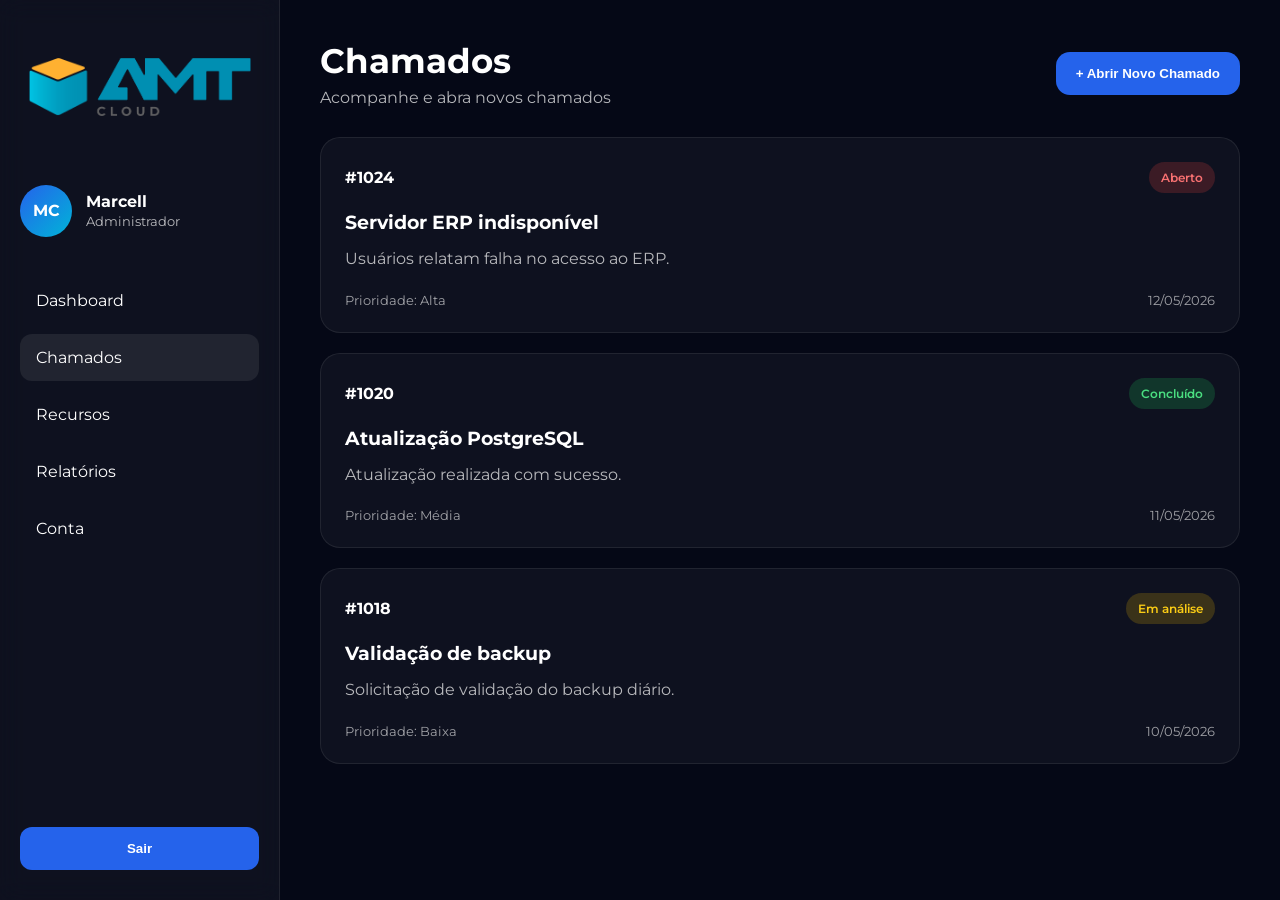
==== chamados.html @ 37af03ab "acertos abertura de chamado" ====
<!DOCTYPE html>
<html lang="pt-BR">
<head>
  <meta charset="UTF-8">
  <meta name="viewport" content="width=device-width, initial-scale=1.0">

  <title>Chamados - AMT Cloud</title>

  <link rel="preconnect" href="https://fonts.googleapis.com">
  <link rel="preconnect" href="https://fonts.gstatic.com" crossorigin>

  <link href="https://fonts.googleapis.com/css2?family=Montserrat:wght@300;400;500;600;700&display=swap" rel="stylesheet">

  <link rel="stylesheet" href="chamados.css">
</head>



<body>



  <canvas id="bg"></canvas>

  <!-- MODAL -->

<div class="modal" id="ticketModal">

  <div class="modal-content">

    <div class="modal-header">

      <div>
        <h2>Novo Chamado</h2>
        <p>Abra um novo atendimento</p>
      </div>

      <button class="close-modal" id="closeModal">
        ✕
      </button>

    </div>

    <form>

      <div class="form-group">

        <label>Título</label>

        <input
          type="text"
          placeholder="Ex: ERP indisponível"
        >

      </div>

      <!-- CATEGORIA -->
<div class="form-group">
  <label>Categoria</label>
  <div class="custom-select" id="selectCategoria">
    <div class="custom-select-selected">Suporte <span class="arrow">▾</span></div>
    <ul class="custom-select-options">
      <li data-value="Suporte">Suporte</li>
      <li data-value="Banco de Dados">Banco de Dados</li>
      <li data-value="Infraestrutura">Infraestrutura</li>
      <li data-value="Backup">Backup</li>
    </ul>
  </div>
  <input type="hidden" name="categoria" id="inputCategoria" value="Suporte">
</div>

<!-- PRIORIDADE -->
<div class="form-group">
  <label>Prioridade</label>
  <div class="custom-select" id="selectPrioridade">
    <div class="custom-select-selected">Baixa <span class="arrow">▾</span></div>
    <ul class="custom-select-options">
      <li data-value="Baixa">Baixa</li>
      <li data-value="Média">Média</li>
      <li data-value="Alta">Alta</li>
      <li data-value="Crítica">Crítica</li>
    </ul>
  </div>
  <input type="hidden" name="prioridade" id="inputPrioridade" value="Baixa">
</div>

      <div class="form-group">

        <label>Descrição</label>

        <textarea placeholder="Descreva o problema"></textarea>

      </div>

      <div class="buttons">

        <button
          type="button"
          class="btn-secondary"
          id="cancelModal"
        >
          Cancelar
        </button>

        <button type="submit" class="btn-primary">
          Abrir Chamado
        </button>

      </div>

    </form>

  </div>

</div>

  <div class="layout">

    <!-- SIDEBAR -->
    <aside class="sidebar">

      <div>
        <img src="img/amt-cloud.png" class="logo">

        <div class="user-box">
          <div class="avatar">MC</div>

          <div>
            <h3>Marcell</h3>
            <span>Administrador</span>
          </div>
        </div>

        <nav class="menu">

          <a>
            Dashboard
          </a>

          <a href="#" class="active">
            Chamados
          </a>

          <a href="#">
            Recursos
          </a>

          <a href="#">
            Relatórios
          </a>

          <a href="#">
            Conta
          </a>

        </nav>
      </div>

      <div class="logout">
        <button>Sair</button>
      </div>

    </aside>

    <!-- CONTEÚDO -->
    <main class="content">

      <div class="topbar">

        <div>
          <h1>Chamados</h1>
          <p>
            Acompanhe e abra novos chamados
          </p>
        </div>

        <button class="new-ticket-btn" id="openModal">
          + Abrir Novo Chamado
        </button>

      </div>

      <!-- LISTAGEM -->
      <section class="ticket-list">

        <div class="ticket-card">

          <div class="ticket-top">

            <strong>#1024</strong>

            <span class="badge open">
              Aberto
            </span>

          </div>

          <h3>Servidor ERP indisponível</h3>

          <p>
            Usuários relatam falha no acesso ao ERP.
          </p>

          <div class="ticket-footer">
            <span>Prioridade: Alta</span>
            <span>12/05/2026</span>
          </div>

        </div>

        <div class="ticket-card">

          <div class="ticket-top">

            <strong>#1020</strong>

            <span class="badge success">
              Concluído
            </span>

          </div>

          <h3>Atualização PostgreSQL</h3>

          <p>
            Atualização realizada com sucesso.
          </p>

          <div class="ticket-footer">
            <span>Prioridade: Média</span>
            <span>11/05/2026</span>
          </div>

        </div>

        <div class="ticket-card">

          <div class="ticket-top">

            <strong>#1018</strong>

            <span class="badge warning">
              Em análise
            </span>

          </div>

          <h3>Validação de backup</h3>

          <p>
            Solicitação de validação do backup diário.
          </p>

          <div class="ticket-footer">
            <span>Prioridade: Baixa</span>
            <span>10/05/2026</span>
          </div>

        </div>

      </section>

    </main>

  </div>

</body>
</html>

<script src="chamados.js"></script>
---- chamados.css ----
* {
  margin: 0;
  padding: 0;
  box-sizing: border-box;
}

body {
  font-family: 'Montserrat', sans-serif;
  background: #050816;
  color: white;
  overflow-x: hidden;
}

#bg {
  position: fixed;
  inset: 0;
  z-index: -1;
  background:
    #050816;
}

.layout {
  display: flex;
  min-height: 100vh;
}

/* SIDEBAR */

.sidebar {
  width: 280px;
  background: rgba(255,255,255,0.04);
  border-right: 1px solid rgba(255,255,255,0.08);
  backdrop-filter: blur(12px);

  display: flex;
  flex-direction: column;
  justify-content: space-between;

  padding: 30px 20px;
}

.logo {
   display: flex;
   align-items: center;
   justify-content: center; /* centraliza horizontalmente */
   padding: 20px 0;
   width: 240px;
   margin-bottom: 40px;
}

.user-box {
  display: flex;
  align-items: center;
  gap: 14px;

  margin-bottom: 40px;
}

.avatar {
  width: 52px;
  height: 52px;

  border-radius: 50%;

  background: linear-gradient(135deg, #2563eb, #00b4d8);

  display: flex;
  align-items: center;
  justify-content: center;

  font-weight: bold;
}

.user-box h3 {
  font-size: 16px;
}

.user-box span {
  opacity: 0.7;
  font-size: 13px;
}

.menu {
  display: flex;
  flex-direction: column;
  gap: 10px;
}

.menu a {
  text-decoration: none;
  color: white;

  padding: 14px 16px;

  border-radius: 12px;

  display: flex;
  align-items: center;
  gap: 10px;

  transition: 0.2s;
}

.menu a:hover,
.menu a.active {
  background: rgba(255,255,255,0.08);
}

.logout button {
  width: 100%;

  border: none;

  background: #2563eb;
  color: white;

  padding: 14px;

  border-radius: 12px;

  cursor: pointer;

  font-weight: 600;

  transition: 0.2s;
}

.logout button:hover {
  background: #1d4ed8;
}


/* CONTENT */

.content {
  flex: 1;
  padding: 40px;
}

.topbar {
  display: flex;
  justify-content: space-between;
  align-items: center;

  margin-bottom: 30px;
}

.topbar h1 {
  font-size: 34px;
  margin-bottom: 6px;
}

.topbar p {
  opacity: 0.7;
}

.new-ticket-btn {
  border: none;

  background: #2563eb;
  color: white;

  padding: 14px 20px;

  border-radius: 14px;

  font-weight: 600;

  cursor: pointer;
}

/* FORM */

.new-ticket {
  background: rgba(255,255,255,0.04);

  border: 1px solid rgba(255,255,255,0.08);

  border-radius: 24px;

  padding: 30px;

  margin-bottom: 30px;
}

.new-ticket h2 {
  margin-bottom: 24px;
}

.input-group {
  margin-bottom: 20px;
  z-index: 10; /* Garante que ele fique visível, mas sem bloquear o clique */
}

.input-group label {
  display: block;
  margin-bottom: 10px;
}

.input-group input,
.input-group select {
  cursor: pointer !important;
    appearance: none; /* Garante que a seta nativa suma e a sua apareça */
    -webkit-appearance: none;
}
.input-group textarea {
  width: 100%;

  background: rgba(255,255,255,0.05);

  border: 1px solid rgba(255,255,255,0.08);

  border-radius: 14px;

  padding: 15px;

  color: white;

  outline: none;
}

.input-group textarea {
  resize: vertical;
  min-height: 140px;
}

.submit-btn {
  border: none;

  background: #2563eb;
  color: white;

  padding: 16px 24px;

  border-radius: 14px;

  font-weight: 600;

  cursor: pointer;
}

/* CHAMADOS */

.ticket-list {
  display: grid;
  gap: 20px;
}

.ticket-card {
  background: rgba(255,255,255,0.04);

  border: 1px solid rgba(255,255,255,0.08);

  border-radius: 20px;

  padding: 24px;
}

.ticket-top {
  display: flex;
  justify-content: space-between;
  align-items: center;

  margin-bottom: 18px;
}

.ticket-card h3 {
  margin-bottom: 12px;
}

.ticket-card p {
  opacity: 0.7;
  line-height: 1.6;

  margin-bottom: 20px;
}

.ticket-footer {
  display: flex;
  justify-content: space-between;

  opacity: 0.6;
  font-size: 13px;
}

/* BADGES */

.badge {
  padding: 8px 12px;

  border-radius: 999px;

  font-size: 12px;
  font-weight: 600;
}

.badge.open {
  background: rgba(239,68,68,0.2);
  color: #f87171;
}

.badge.success {
  background: rgba(34,197,94,0.2);
  color: #4ade80;
}

.badge.warning {
  background: rgba(234,179,8,0.2);
  color: #facc15;
}

/* RESPONSIVO */

@media (max-width: 900px) {

  .layout {
    flex-direction: column;
  }

  .sidebar {
    width: 100%;
  }

  .topbar {
    flex-direction: column;
    gap: 20px;
    align-items: flex-start;
  }

}

/* MODAL */

.modal {
  position: fixed;
  inset: 0;
  background: rgba(0,0,0,0.65);
  display: flex;
  align-items: center;
  justify-content: center;
  opacity: 0;
  visibility: hidden;
  transition: 0.2s;
  padding: 20px;
  z-index: 9999;
}

.modal.active {
  opacity: 1;
  visibility: visible;
}

/* O container que segura o modal e o fundo escuro */
.modal-container {
    position: fixed; /* Isso garante que ele ignore o layout da sidebar */
    top: 0;
    left: 0;
    width: 100vw;
    height: 100vh;
    background: rgba(0, 0, 0, 0.8);
    display: none; /* Ou flex quando estiver ativo */
    justify-content: center;
    align-items: center;
    z-index: 9999; /* Valor bem alto para ficar na frente de tudo */
}

/* O cartão branco/escuro do formulário em si */
    .modal-content {
    background: #050816; /* Cor de fundo do seu tema */
    width: 90%; /* Ocupa quase tudo em telas pequenas */
    max-width: 500px; /* Não passa disso em telas grandes */
    max-height: 95vh; /* Não sai da tela na vertical */
    overflow: visible;  /* ou simplesmente remove a linha */
    padding: 2rem;
    border-radius: 8px;
    position: relative;
}

.modal-overlay { /* Ou o nome da classe que escurece o fundo */
    position: fixed; /* Fixa em relação à janela do navegador, não ao conteúdo */
    top: 0;
    left: 0;
    width: 100%;
    height: 100%;
    background-color: rgba(0, 0, 0, 0.7);
    display: flex;
    justify-content: center;
    align-items: center;
    z-index: 9999; /* Valor alto para garantir que fique acima da sidebar */
    padding: 20px; /* Evita que o modal encoste nas bordas em telas pequenas */
}

.modal-header {
  display: flex;
  justify-content: space-between;
  align-items: center;

  margin-bottom: 30px;
}

.modal-header p {
  opacity: 0.7;
  margin-top: 6px;
}

.close-modal {
  border: none;

  width: 42px;
  height: 42px;

  border-radius: 12px;

  background: rgba(255,255,255,0.06);

  color: white;

  cursor: pointer;

  font-size: 18px;
}

.form-group {
  margin-bottom: 20px;
}

.form-group label {
  display: block;

  margin-bottom: 10px;
}

.form-group input,
.form-group select,
.form-group textarea {
  width: 100%;

  background: rgba(255,255,255,0.05);

  border: 1px solid rgba(255,255,255,0.08);

  border-radius: 14px;

  padding: 15px;

  color: white;

  outline: none;
}

.form-group textarea {
  min-height: 160px;
  resize: vertical;
}

.grid {
  display: grid;
  grid-template-columns: 1fr 1fr;
  gap: 20px;
}

.buttons {
  display: flex;
  justify-content: flex-end;
  gap: 14px;

  margin-top: 20px;
}

.btn-primary {
  border: none;

  background: #2563eb;
  color: white;

  padding: 14px 22px;

  border-radius: 14px;

  font-weight: 600;

  cursor: pointer;
}

.btn-secondary {
  border: none;

  background: rgba(255,255,255,0.06);

  color: white;

  padding: 14px 22px;

  border-radius: 14px;

  cursor: pointer;
}

/* CUSTOM SELECT */
.custom-select {
  position: relative;
  width: 100%;
  cursor: pointer;
}

.custom-select-selected {
  background: rgba(255,255,255,0.05);
  border: 1px solid rgba(255,255,255,0.08);
  border-radius: 14px;
  padding: 15px;
  color: white;
  display: flex;
  justify-content: space-between;
  align-items: center;
  user-select: none;
}

.custom-select.open .custom-select-selected {
  border-color: rgba(255,255,255,0.2);
}

.custom-select-options {
  display: none;
  position: absolute;
  top: calc(100% + 6px);
  left: 0;
  width: 100%;
  background: #0f1729;
  border: 1px solid rgba(255,255,255,0.1);
  border-radius: 14px;
  overflow: hidden;
  list-style: none;
  z-index: 99999;
}

.custom-select.open .custom-select-options {
  display: block;
}

.custom-select-options li {
  padding: 14px 15px;
  color: white;
  transition: background 0.15s;
}

.custom-select-options li:hover {
  background: rgba(255,255,255,0.08);
}

.custom-select-options li.selected {
  background: rgba(37,99,235,0.3);
  color: #60a5fa;
}

.arrow {
  font-size: 12px;
  opacity: 0.7;
  transition: transform 0.2s;
}

.custom-select.open .arrow {
  transform: rotate(180deg);
}
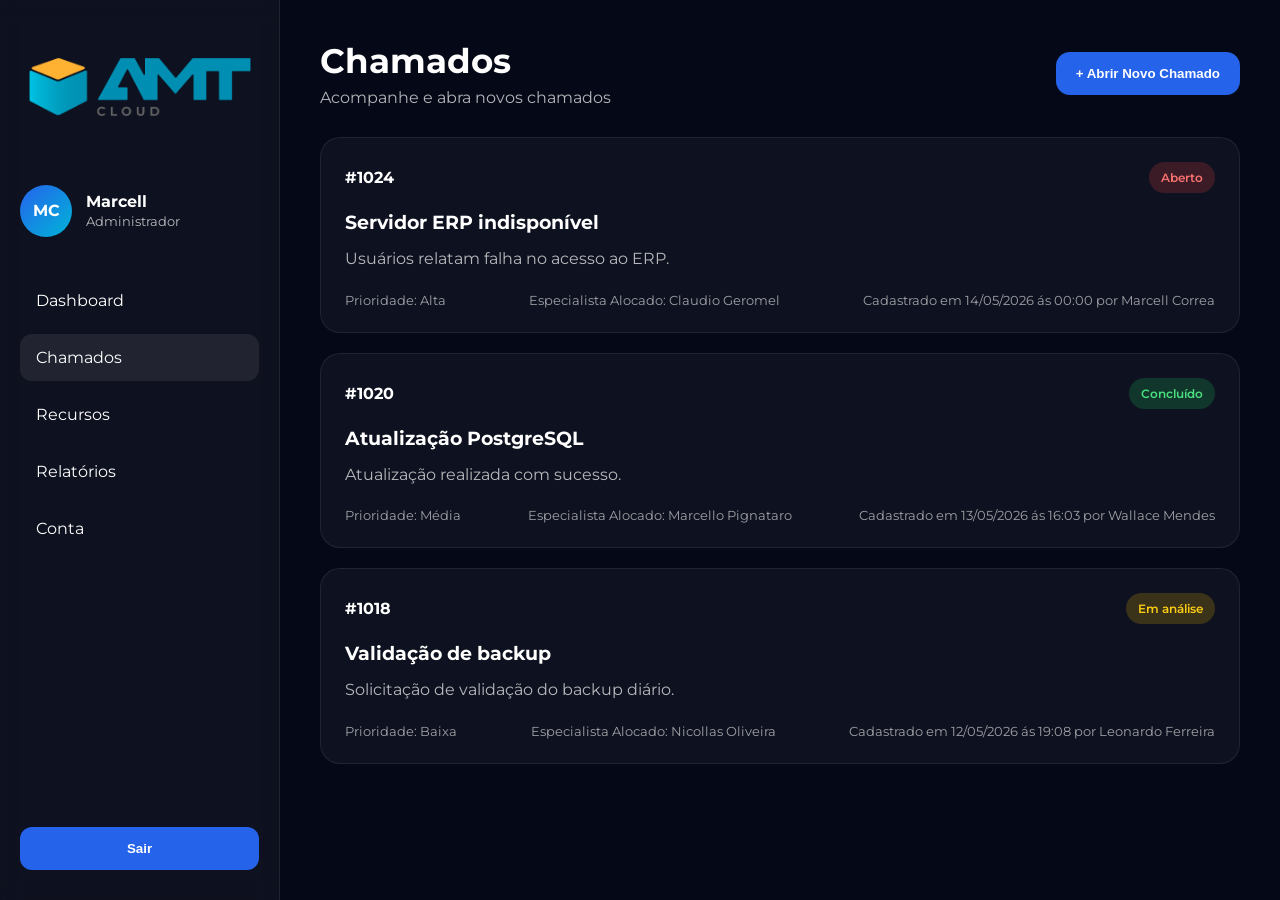
==== commit 0d3ca809: "alteracoes formulario abertura de chamado" ====
--- a/chamados.html
+++ b/chamados.html
@@ -43,72 +43,80 @@
 
     <form>
 
-      <div class="form-group">
-
-        <label>Título</label>
-
-        <input
-          type="text"
-          placeholder="Ex: ERP indisponível"
-        >
-
-      </div>
-
-      <!-- CATEGORIA -->
+  <!-- LINHA 1: Usuário + Serviço -->
+  <div class="grid grid-3">
+    <div class="form-group col-2">
+      <label>Resumo <span class="required">*</span></label>
+      <input type="text" placeholder="Ex: ERP indisponível">
+    </div>
+    <div class="form-group">
+      <label>Data da Ocorrência <span class="required">*</span></label>
+      <input type="date" value="2026-05-13">
+    </div>
+  </div>
+
+  <!-- LINHA 2: Categoria + Prioridade + Origem -->
+  <div class="grid grid-3">
+    <div class="form-group">
+      <label>Categoria <span class="required">*</span></label>
+      <div class="custom-select" id="selectCategoria">
+        <div class="custom-select-selected">Suporte <span class="arrow">▾</span></div>
+        <ul class="custom-select-options">
+          <li data-value="Suporte">Suporte</li>
+          <li data-value="Banco de Dados">Banco de Dados</li>
+          <li data-value="Infraestrutura">Infraestrutura</li>
+          <li data-value="Backup">Backup</li>
+        </ul>
+      </div>
+      <input type="hidden" name="categoria" id="inputCategoria" value="Suporte">
+    </div>
+    <div class="form-group">
+      <label>Prioridade <span class="required">*</span></label>
+      <div class="custom-select" id="selectPrioridade">
+        <div class="custom-select-selected">Baixa <span class="arrow">▾</span></div>
+        <ul class="custom-select-options">
+          <li data-value="Baixa">Baixa</li>
+          <li data-value="Média">Média</li>
+          <li data-value="Alta">Alta</li>
+          <li data-value="Crítica">Crítica</li>
+        </ul>
+      </div>
+      <input type="hidden" name="prioridade" id="inputPrioridade" value="Baixa">
+    </div>
+    <div class="form-group">
+      <label>Tipo de Incidente <span class="required">*</span></label>
+      <div class="custom-select" id="selectTipo">
+        <div class="custom-select-selected">Selecione <span class="arrow">▾</span></div>
+        <ul class="custom-select-options">
+          <li data-value="Falha">Falha</li>
+          <li data-value="Lentidão">Lentidão</li>
+          <li data-value="Indisponibilidade">Indisponibilidade</li>
+          <li data-value="Outro">Outro</li>
+        </ul>
+      </div>
+      <input type="hidden" name="tipo" id="inputTipo" value="">
+    </div>
+  </div>
+
+
+  <!-- SINTOMA -->
 <div class="form-group">
-  <label>Categoria</label>
-  <div class="custom-select" id="selectCategoria">
-    <div class="custom-select-selected">Suporte <span class="arrow">▾</span></div>
-    <ul class="custom-select-options">
-      <li data-value="Suporte">Suporte</li>
-      <li data-value="Banco de Dados">Banco de Dados</li>
-      <li data-value="Infraestrutura">Infraestrutura</li>
-      <li data-value="Backup">Backup</li>
-    </ul>
-  </div>
-  <input type="hidden" name="categoria" id="inputCategoria" value="Suporte">
+  <label>Sintoma <span class="required">*</span></label>
+  <textarea placeholder="Descreva o sintoma observado"></textarea>
 </div>
 
-<!-- PRIORIDADE -->
-<div class="form-group">
-  <label>Prioridade</label>
-  <div class="custom-select" id="selectPrioridade">
-    <div class="custom-select-selected">Baixa <span class="arrow">▾</span></div>
-    <ul class="custom-select-options">
-      <li data-value="Baixa">Baixa</li>
-      <li data-value="Média">Média</li>
-      <li data-value="Alta">Alta</li>
-      <li data-value="Crítica">Crítica</li>
-    </ul>
-  </div>
-  <input type="hidden" name="prioridade" id="inputPrioridade" value="Baixa">
-</div>
-
-      <div class="form-group">
-
-        <label>Descrição</label>
-
-        <textarea placeholder="Descreva o problema"></textarea>
-
-      </div>
-
-      <div class="buttons">
-
-        <button
-          type="button"
-          class="btn-secondary"
-          id="cancelModal"
-        >
-          Cancelar
-        </button>
-
-        <button type="submit" class="btn-primary">
-          Abrir Chamado
-        </button>
-
-      </div>
-
-    </form>
+  <!-- LINHA 5: Anexo -->
+  <div class="form-group">
+    <label>Anexar Arquivo(s)</label>
+    <input type="file" class="file-input">
+  </div>
+
+  <div class="buttons">
+    <button type="button" class="btn-secondary" id="cancelModal">Cancelar</button>
+    <button type="submit" class="btn-primary">Abrir Chamado</button>
+  </div>
+
+</form>
 
   </div>
 
@@ -203,7 +211,8 @@
 
           <div class="ticket-footer">
             <span>Prioridade: Alta</span>
-            <span>12/05/2026</span>
+            <span>Especialista Alocado: Claudio Geromel</span>
+            <span>Cadastrado em 14/05/2026 ás 00:00 por Marcell Correa</span>
           </div>
 
         </div>
@@ -228,7 +237,8 @@
 
           <div class="ticket-footer">
             <span>Prioridade: Média</span>
-            <span>11/05/2026</span>
+            <span>Especialista Alocado: Marcello Pignataro</span>
+            <span>Cadastrado em 13/05/2026 ás 16:03 por Wallace Mendes</span>
           </div>
 
         </div>
@@ -253,7 +263,8 @@
 
           <div class="ticket-footer">
             <span>Prioridade: Baixa</span>
-            <span>10/05/2026</span>
+            <span>Especialista Alocado: Nicollas Oliveira</span>
+            <span>Cadastrado em 12/05/2026 ás 19:08 por Leonardo Ferreira</span>
           </div>
 
         </div>
--- a/chamados.css
+++ b/chamados.css
@@ -365,16 +365,18 @@
 }
 
 /* O cartão branco/escuro do formulário em si */
-    .modal-content {
-    background: #050816; /* Cor de fundo do seu tema */
-    width: 90%; /* Ocupa quase tudo em telas pequenas */
-    max-width: 500px; /* Não passa disso em telas grandes */
-    max-height: 95vh; /* Não sai da tela na vertical */
-    overflow: visible;  /* ou simplesmente remove a linha */
-    padding: 2rem;
-    border-radius: 8px;
-    position: relative;
-}
+     .modal-content {
+  background: #050816;
+  width: 95%;
+  max-width: 780px;  /* era 500px */
+  max-height: 95vh;
+  overflow-y: auto;  /* scroll se precisar */
+  padding: 2.5rem;
+  border-radius: 16px;
+  position: relative;
+}
+
+
 
 .modal-overlay { /* Ou o nome da classe que escurece o fundo */
     position: fixed; /* Fixa em relação à janela do navegador, não ao conteúdo */
@@ -393,9 +395,13 @@
 .modal-header {
   display: flex;
   justify-content: space-between;
-  align-items: center;
-
-  margin-bottom: 30px;
+  align-items: flex-start;
+  margin-bottom: 28px;
+}
+
+.modal-header h2 {
+  font-size: 22px;
+  margin-bottom: 4px;
 }
 
 .modal-header p {
@@ -422,41 +428,43 @@
 
 .form-group {
   margin-bottom: 20px;
-}
-
-.form-group label {
-  display: block;
-
-  margin-bottom: 10px;
 }
 
 .form-group input,
 .form-group select,
 .form-group textarea {
   width: 100%;
-
   background: rgba(255,255,255,0.05);
-
   border: 1px solid rgba(255,255,255,0.08);
-
-  border-radius: 14px;
-
-  padding: 15px;
-
-  color: white;
-
+  border-radius: 14px;
+  padding: 14px 18px;
+  color: white;
   outline: none;
-}
-
-.form-group textarea {
-  min-height: 160px;
-  resize: vertical;
+  font-family: 'Montserrat', sans-serif;
+  font-size: 14px;
+}
+
+.form-group label {
+  display: block;
+  margin-bottom: 8px;
+  font-size: 13px;
+  font-weight: 500;
+  opacity: 0.9;
 }
 
 .grid {
   display: grid;
   grid-template-columns: 1fr 1fr;
-  gap: 20px;
+  gap: 16px;
+  margin-bottom: 0;
+}
+
+.grid-3 {
+  grid-template-columns: 1fr 1fr 1fr;
+}
+
+.col-2 {
+  grid-column: span 2;
 }
 
 .buttons {
@@ -560,4 +568,44 @@
 
 .custom-select.open .arrow {
   transform: rotate(180deg);
+}
+
+/* GRID 3 COLUNAS */
+.grid-3 {
+  grid-template-columns: 1fr 1fr 1fr;
+}
+
+.col-2 {
+  grid-column: span 2;
+}
+
+/* REQUIRED */
+.required {
+  color: #f87171;
+}
+
+/* FILE INPUT */
+.file-input {
+  width: 100%;
+  background: rgba(255,255,255,0.05);
+  border: 1px solid rgba(255,255,255,0.08);
+  border-radius: 14px;
+  padding: 12px 15px;
+  color: white;
+  cursor: pointer;
+}
+
+.file-input::file-selector-button {
+  background: rgba(37,99,235,0.3);
+  color: white;
+  border: none;
+  padding: 8px 14px;
+  border-radius: 8px;
+  cursor: pointer;
+  margin-right: 12px;
+  font-family: 'Montserrat', sans-serif;
+}
+
+.file-input::file-selector-button:hover {
+  background: rgba(37,99,235,0.5);
 }
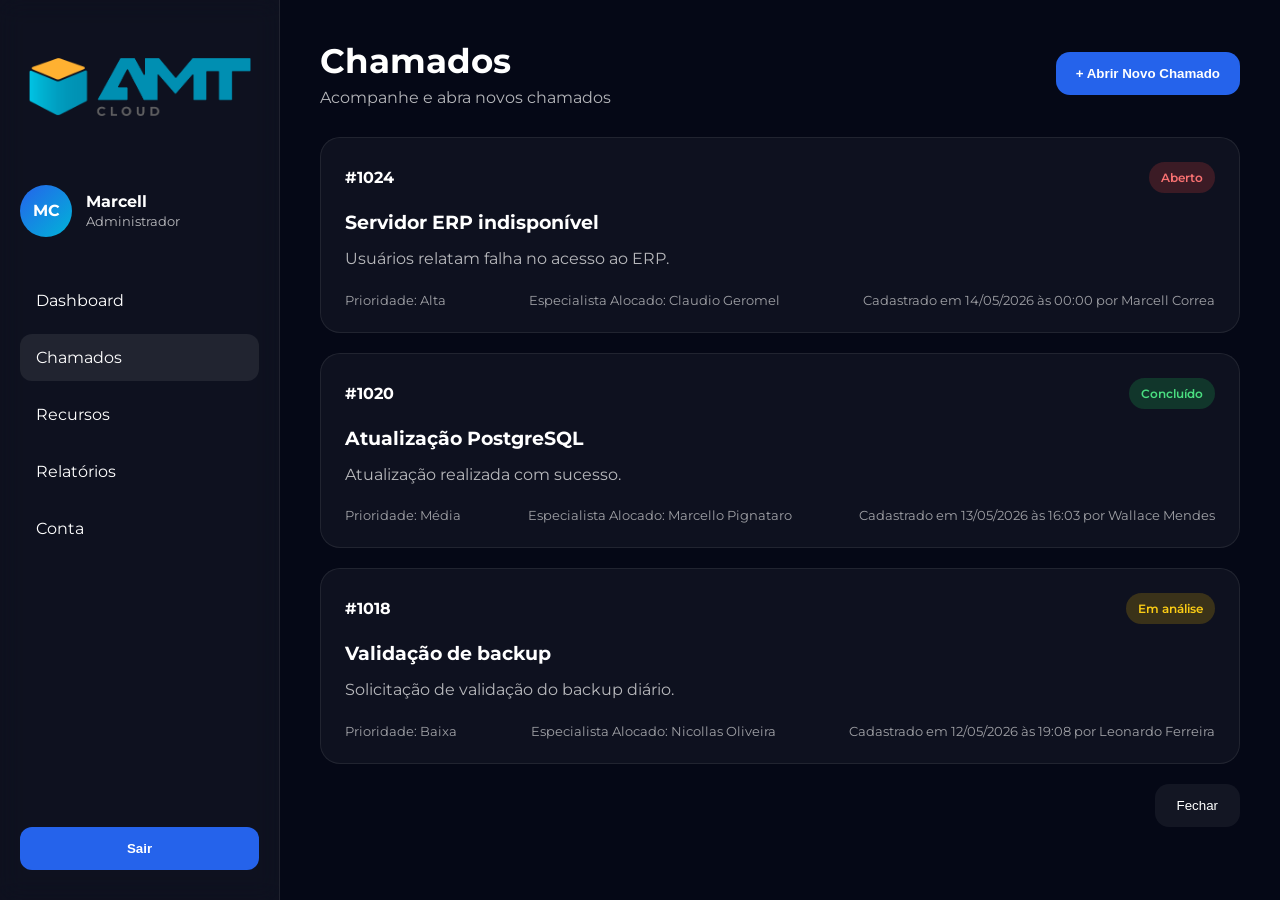
==== commit e0b2f21e: "alteracoes popup visualizacao do chamado" ====
--- a/chamados.html
+++ b/chamados.html
@@ -191,85 +191,218 @@
       <!-- LISTAGEM -->
       <section class="ticket-list">
 
-        <div class="ticket-card">
-
-          <div class="ticket-top">
-
-            <strong>#1024</strong>
-
-            <span class="badge open">
-              Aberto
-            </span>
-
-          </div>
-
-          <h3>Servidor ERP indisponível</h3>
-
-          <p>
-            Usuários relatam falha no acesso ao ERP.
-          </p>
-
-          <div class="ticket-footer">
-            <span>Prioridade: Alta</span>
-            <span>Especialista Alocado: Claudio Geromel</span>
-            <span>Cadastrado em 14/05/2026 ás 00:00 por Marcell Correa</span>
-          </div>
-
+  <div class="ticket-card" onclick="abrirChamado({
+    id: '#1024',
+    titulo: 'Servidor ERP indisponível',
+    status: 'open',
+    statusLabel: 'Aberto',
+    descricao: 'Usuários relatam falha no acesso ao ERP.',
+    prioridade: 'Alta',
+    especialista: 'Claudio Geromel',
+    cadastrado: '14/05/2026 às 00:00',
+    por: 'Marcell Correa'
+  })">
+    <div class="ticket-top">
+      <strong>#1024</strong>
+      <span class="badge open">Aberto</span>
+    </div>
+    <h3>Servidor ERP indisponível</h3>
+    <p>Usuários relatam falha no acesso ao ERP.</p>
+    <div class="ticket-footer">
+      <span>Prioridade: Alta</span>
+      <span>Especialista Alocado: Claudio Geromel</span>
+      <span>Cadastrado em 14/05/2026 às 00:00 por Marcell Correa</span>
+    </div>
+  </div>
+
+  <div class="ticket-card" onclick="abrirChamado({
+    id: '#1020',
+    titulo: 'Atualização PostgreSQL',
+    status: 'success',
+    statusLabel: 'Concluído',
+    descricao: 'Atualização realizada com sucesso.',
+    prioridade: 'Média',
+    especialista: 'Marcello Pignataro',
+    cadastrado: '13/05/2026 às 16:03',
+    por: 'Wallace Mendes'
+  })">
+    <div class="ticket-top">
+      <strong>#1020</strong>
+      <span class="badge success">Concluído</span>
+    </div>
+    <h3>Atualização PostgreSQL</h3>
+    <p>Atualização realizada com sucesso.</p>
+    <div class="ticket-footer">
+      <span>Prioridade: Média</span>
+      <span>Especialista Alocado: Marcello Pignataro</span>
+      <span>Cadastrado em 13/05/2026 às 16:03 por Wallace Mendes</span>
+    </div>
+  </div>
+
+  <div class="ticket-card" onclick="abrirChamado({
+    id: '#1018',
+    titulo: 'Validação de backup',
+    status: 'warning',
+    statusLabel: 'Em análise',
+    descricao: 'Solicitação de validação do backup diário.',
+    prioridade: 'Baixa',
+    especialista: 'Nicollas Oliveira',
+    cadastrado: '12/05/2026 às 19:08',
+    por: 'Leonardo Ferreira'
+  })">
+    <div class="ticket-top">
+      <strong>#1018</strong>
+      <span class="badge warning">Em análise</span>
+    </div>
+    <h3>Validação de backup</h3>
+    <p>Solicitação de validação do backup diário.</p>
+    <div class="ticket-footer">
+      <span>Prioridade: Baixa</span>
+      <span>Especialista Alocado: Nicollas Oliveira</span>
+      <span>Cadastrado em 12/05/2026 às 19:08 por Leonardo Ferreira</span>
+    </div>
+  </div>
+
+</section>
+<!-- MODAL VISUALIZAR CHAMADO -->
+<div class="modal" id="viewModal">
+  <div class="modal-content view-modal-content">
+
+  <div class="modal-header">
+
+    <div>
+      <h2 id="view-titulo"></h2>
+      <p id="view-id" style="opacity:0.5; margin-top:4px;"></p>
+    </div>
+
+    <button class="close-modal" id="closeViewModal">✕</button>
+
+  </div>
+
+  <!-- INFOS -->
+  <div class="view-grid">
+
+    <div class="view-field">
+      <span class="view-label">Status</span>
+      <span id="view-status"></span>
+    </div>
+
+    <div class="view-field">
+      <span class="view-label">Prioridade</span>
+      <span id="view-prioridade" class="view-value"></span>
+    </div>
+
+    <div class="view-field">
+      <span class="view-label">Especialista</span>
+      <span id="view-especialista" class="view-value"></span>
+    </div>
+
+    <div class="view-field">
+      <span class="view-label">Criado por</span>
+      <span id="view-por" class="view-value"></span>
+    </div>
+
+    <div class="view-field">
+      <span class="view-label">Data</span>
+      <span id="view-data" class="view-value"></span>
+    </div>
+
+  </div>
+
+  <!-- DESCRIÇÃO -->
+  <div class="view-field" style="margin-top:20px;">
+    <span class="view-label">Resumo</span>
+
+    <div id="view-descricao" class="view-descricao-box"></div>
+  </div>
+
+  <!-- HISTÓRICO -->
+<div class="history-section">
+
+  <h3>Histórico de Ações</h3>
+
+  <div class="history-list">
+
+    <div class="history-item">
+
+      <div class="history-icon blue">
+        ✓
+      </div>
+
+      <div class="history-content">
+
+        <div class="history-top">
+          <strong>Chamado assumido</strong>
+          <span>14/05/2026 às 00:10</span>
         </div>
 
-        <div class="ticket-card">
-
-          <div class="ticket-top">
-
-            <strong>#1020</strong>
-
-            <span class="badge success">
-              Concluído
-            </span>
-
-          </div>
-
-          <h3>Atualização PostgreSQL</h3>
-
-          <p>
-            Atualização realizada com sucesso.
-          </p>
-
-          <div class="ticket-footer">
-            <span>Prioridade: Média</span>
-            <span>Especialista Alocado: Marcello Pignataro</span>
-            <span>Cadastrado em 13/05/2026 ás 16:03 por Wallace Mendes</span>
-          </div>
-
+        <p>
+          Claudio Geromel assumiu o atendimento do chamado.
+        </p>
+
+      </div>
+
+    </div>
+
+    <div class="history-item">
+
+      <div class="history-icon yellow">
+        ⚙
+      </div>
+
+      <div class="history-content">
+
+        <div class="history-top">
+          <strong>Validação realizada</strong>
+          <span>14/05/2026 às 00:25</span>
         </div>
 
-        <div class="ticket-card">
-
-          <div class="ticket-top">
-
-            <strong>#1018</strong>
-
-            <span class="badge warning">
-              Em análise
-            </span>
-
-          </div>
-
-          <h3>Validação de backup</h3>
-
-          <p>
-            Solicitação de validação do backup diário.
-          </p>
-
-          <div class="ticket-footer">
-            <span>Prioridade: Baixa</span>
-            <span>Especialista Alocado: Nicollas Oliveira</span>
-            <span>Cadastrado em 12/05/2026 ás 19:08 por Leonardo Ferreira</span>
-          </div>
-
+        <p>
+          Realizada validação dos serviços do ERP e análise inicial do ambiente.
+        </p>
+
+      </div>
+
+    </div>
+
+    <div class="history-item">
+
+      <div class="history-icon green">
+        ✔
+      </div>
+
+      <div class="history-content">
+
+        <div class="history-top">
+          <strong>Serviço normalizado</strong>
+          <span>14/05/2026 às 00:48</span>
         </div>
 
-      </section>
+        <p>
+          Reiniciado serviço responsável pela aplicação ERP.
+        </p>
+
+      </div>
+
+    </div>
+
+  </div>
+
+</div>
+
+</div>
+
+      
+
+  </div>
+
+  <div class="buttons">
+    <button class="btn-secondary" id="closeViewModal2">
+      Fechar
+    </button>
+  </div>
+
+</div>
 
     </main>
 
--- a/chamados.css
+++ b/chamados.css
@@ -608,4 +608,217 @@
 
 .file-input::file-selector-button:hover {
   background: rgba(37,99,235,0.5);
+}
+
+/* MODAL VISUALIZAR */
+.ticket-card {
+  cursor: pointer;
+  transition: border-color 0.2s, transform 0.15s;
+}
+
+.ticket-card:hover {
+  border-color: rgba(255,255,255,0.2);
+  transform: translateY(-2px);
+}
+
+.view-grid {
+  display: grid;
+  grid-template-columns: 1fr 1fr;
+  gap: 16px;
+  margin-bottom: 8px;
+}
+
+.view-field {
+  display: flex;
+  flex-direction: column;
+  gap: 6px;
+}
+
+.view-label {
+  font-size: 11px;
+  font-weight: 600;
+  text-transform: uppercase;
+  letter-spacing: 0.08em;
+  opacity: 0.5;
+}
+
+.view-value {
+  font-size: 15px;
+  font-weight: 500;
+}
+
+.view-descricao-box {
+  background: rgba(255,255,255,0.04);
+  border: 1px solid rgba(255,255,255,0.08);
+  border-radius: 14px;
+  padding: 16px 18px;
+  font-size: 14px;
+  line-height: 1.7;
+  opacity: 0.85;
+  margin-top: 4px;
+}
+
+/* VIEW MODAL GRANDE */
+.view-modal-content {
+  max-width: 1100px;
+}
+
+/* TIMELINE */
+
+.timeline-section {
+  margin-top: 35px;
+}
+
+.timeline-section h3,
+
+
+.timeline {
+  display: flex;
+  flex-direction: column;
+  gap: 20px;
+
+  position: relative;
+
+  padding-left: 20px;
+}
+
+.timeline::before {
+  content: '';
+  position: absolute;
+  left: 6px;
+  top: 0;
+  bottom: 0;
+
+  width: 2px;
+
+  background: rgba(255,255,255,0.08);
+}
+
+.timeline-item {
+  display: flex;
+  gap: 16px;
+
+  position: relative;
+}
+
+.timeline-dot {
+  width: 14px;
+  height: 14px;
+
+  border-radius: 50%;
+
+  margin-top: 5px;
+
+  z-index: 2;
+}
+
+.timeline-dot.blue {
+  background: #3b82f6;
+}
+
+.timeline-dot.yellow {
+  background: #facc15;
+}
+
+.timeline-dot.green {
+  background: #22c55e;
+}
+
+.timeline-content {
+  display: flex;
+  flex-direction: column;
+  gap: 6px;
+}
+
+.timeline-content strong {
+  font-size: 14px;
+}
+
+.timeline-content span {
+  opacity: 0.6;
+  font-size: 13px;
+}
+
+/* HISTÓRICO */
+
+.history-section {
+  margin-top: 40px;
+}
+
+.history-section h3 {
+  margin-bottom: 20px;
+}
+
+.history-list {
+  display: flex;
+  flex-direction: column;
+  gap: 18px;
+}
+
+.history-item {
+  display: flex;
+  gap: 16px;
+
+  background: rgba(255,255,255,0.03);
+
+  border: 1px solid rgba(255,255,255,0.06);
+
+  border-radius: 18px;
+
+  padding: 18px;
+}
+
+.history-icon {
+  min-width: 42px;
+  height: 42px;
+
+  border-radius: 12px;
+
+  display: flex;
+  align-items: center;
+  justify-content: center;
+
+  font-weight: bold;
+}
+
+.history-icon.blue {
+  background: rgba(37,99,235,0.2);
+  color: #60a5fa;
+}
+
+.history-icon.yellow {
+  background: rgba(234,179,8,0.2);
+  color: #facc15;
+}
+
+.history-icon.green {
+  background: rgba(34,197,94,0.2);
+  color: #4ade80;
+}
+
+.history-content {
+  flex: 1;
+}
+
+.history-top {
+  display: flex;
+  justify-content: space-between;
+  gap: 20px;
+
+  margin-bottom: 10px;
+}
+
+.history-top strong {
+  font-size: 15px;
+}
+
+.history-top span {
+  font-size: 12px;
+  opacity: 0.5;
+}
+
+.history-content p {
+  opacity: 0.75;
+  line-height: 1.6;
+  font-size: 14px;
 }
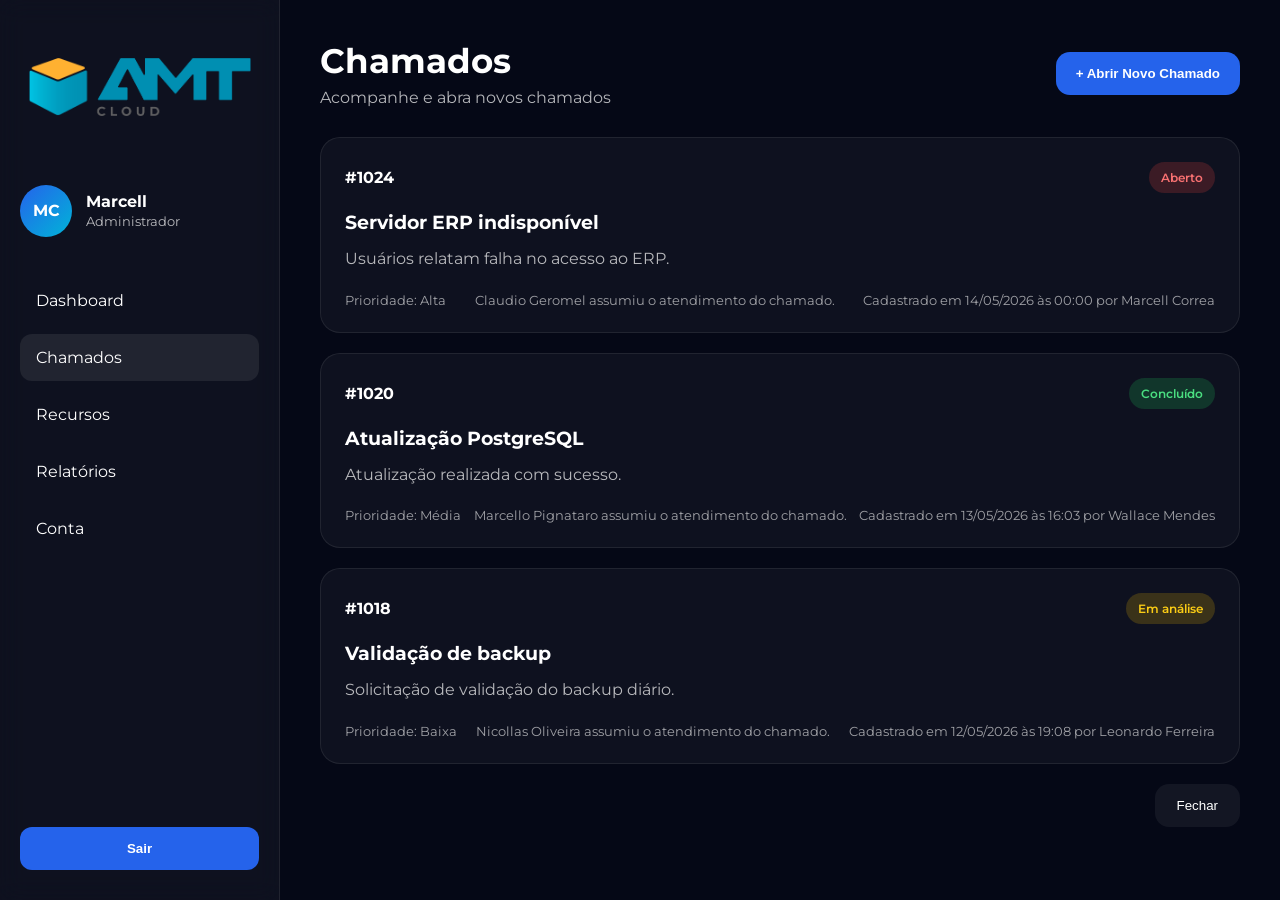
==== commit d08c8144: "criado aba de movimentacao" ====
--- a/chamados.html
+++ b/chamados.html
@@ -210,7 +210,7 @@
     <p>Usuários relatam falha no acesso ao ERP.</p>
     <div class="ticket-footer">
       <span>Prioridade: Alta</span>
-      <span>Especialista Alocado: Claudio Geromel</span>
+      <span>Claudio Geromel assumiu o atendimento do chamado.</span>
       <span>Cadastrado em 14/05/2026 às 00:00 por Marcell Correa</span>
     </div>
   </div>
@@ -234,7 +234,7 @@
     <p>Atualização realizada com sucesso.</p>
     <div class="ticket-footer">
       <span>Prioridade: Média</span>
-      <span>Especialista Alocado: Marcello Pignataro</span>
+      <span>Marcello Pignataro assumiu o atendimento do chamado.</span>
       <span>Cadastrado em 13/05/2026 às 16:03 por Wallace Mendes</span>
     </div>
   </div>
@@ -258,7 +258,7 @@
     <p>Solicitação de validação do backup diário.</p>
     <div class="ticket-footer">
       <span>Prioridade: Baixa</span>
-      <span>Especialista Alocado: Nicollas Oliveira</span>
+      <span>Nicollas Oliveira assumiu o atendimento do chamado.</span>
       <span>Cadastrado em 12/05/2026 às 19:08 por Leonardo Ferreira</span>
     </div>
   </div>
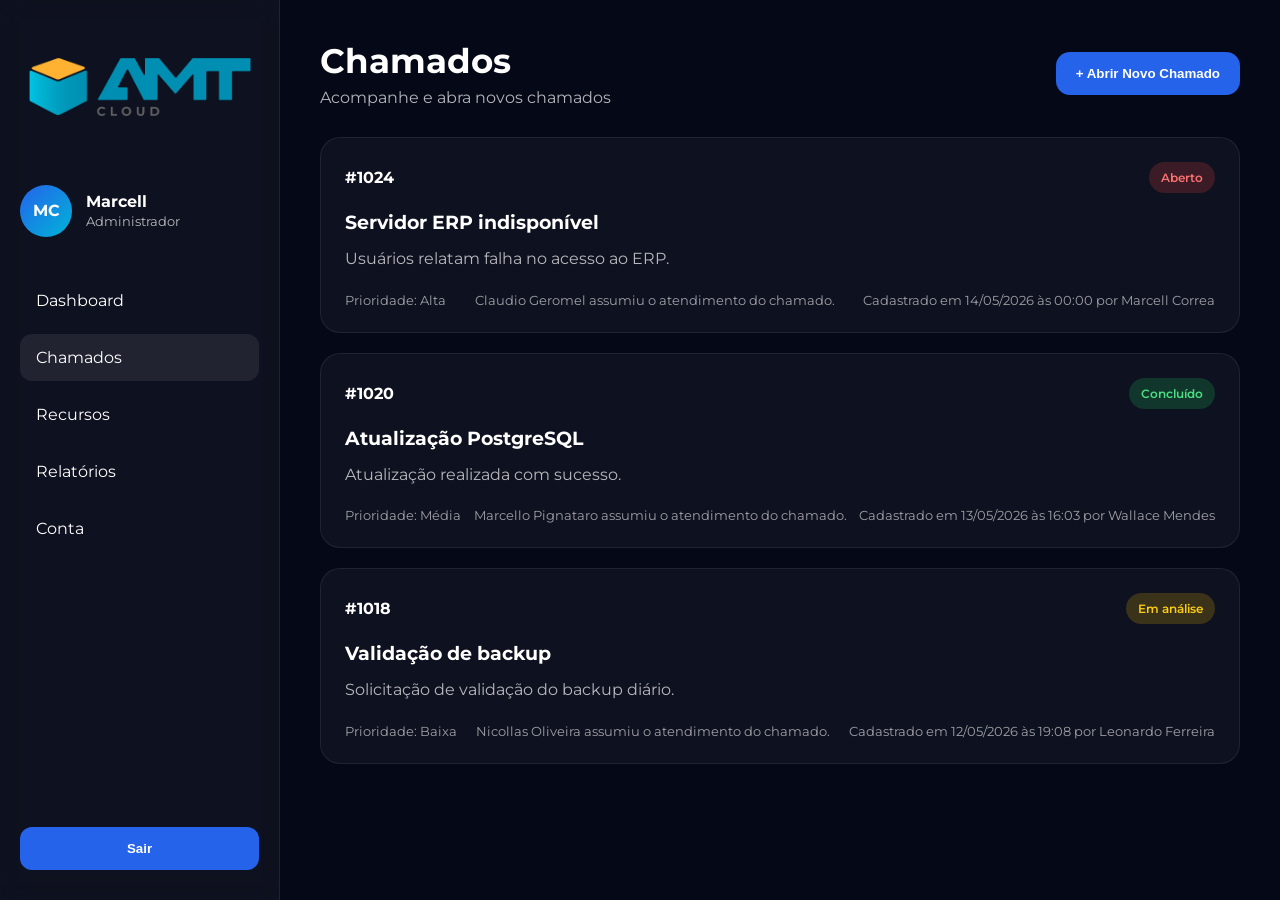
==== commit 5d5385a0: "remocao do botao fechar na tela de chamados" ====
--- a/chamados.html
+++ b/chamados.html
@@ -396,12 +396,7 @@
 
   </div>
 
-  <div class="buttons">
-    <button class="btn-secondary" id="closeViewModal2">
-      Fechar
-    </button>
-  </div>
-
+  
 </div>
 
     </main>
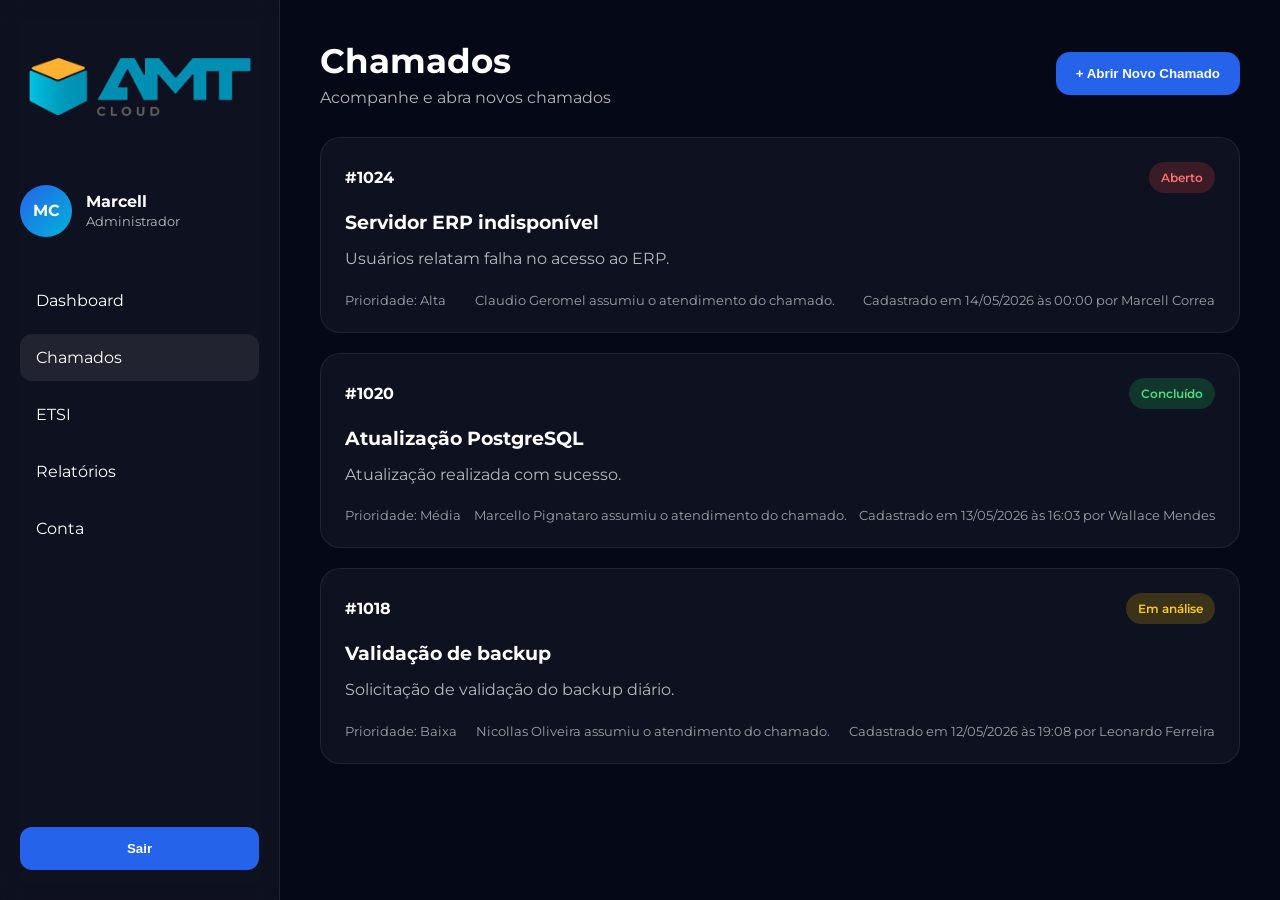
==== commit 590382c0: "adicionado as paginas conta e etsi, alterado algumas coisas no chamados.html" ====
--- a/chamados.html
+++ b/chamados.html
@@ -140,28 +140,12 @@
         </div>
 
         <nav class="menu">
-
-          <a>
-            Dashboard
-          </a>
-
-          <a href="#" class="active">
-            Chamados
-          </a>
-
-          <a href="#">
-            Recursos
-          </a>
-
-          <a href="#">
-            Relatórios
-          </a>
-
-          <a href="#">
-            Conta
-          </a>
-
-        </nav>
+        <a href="dashboard.html">Dashboard</a>
+        <a href="chamados.html" class="active">Chamados</a>
+        <a href="etsi.html">ETSI</a>
+        <a href="#">Relatórios</a>
+        <a href="#">Conta</a>
+      </nav>
       </div>
 
       <div class="logout">
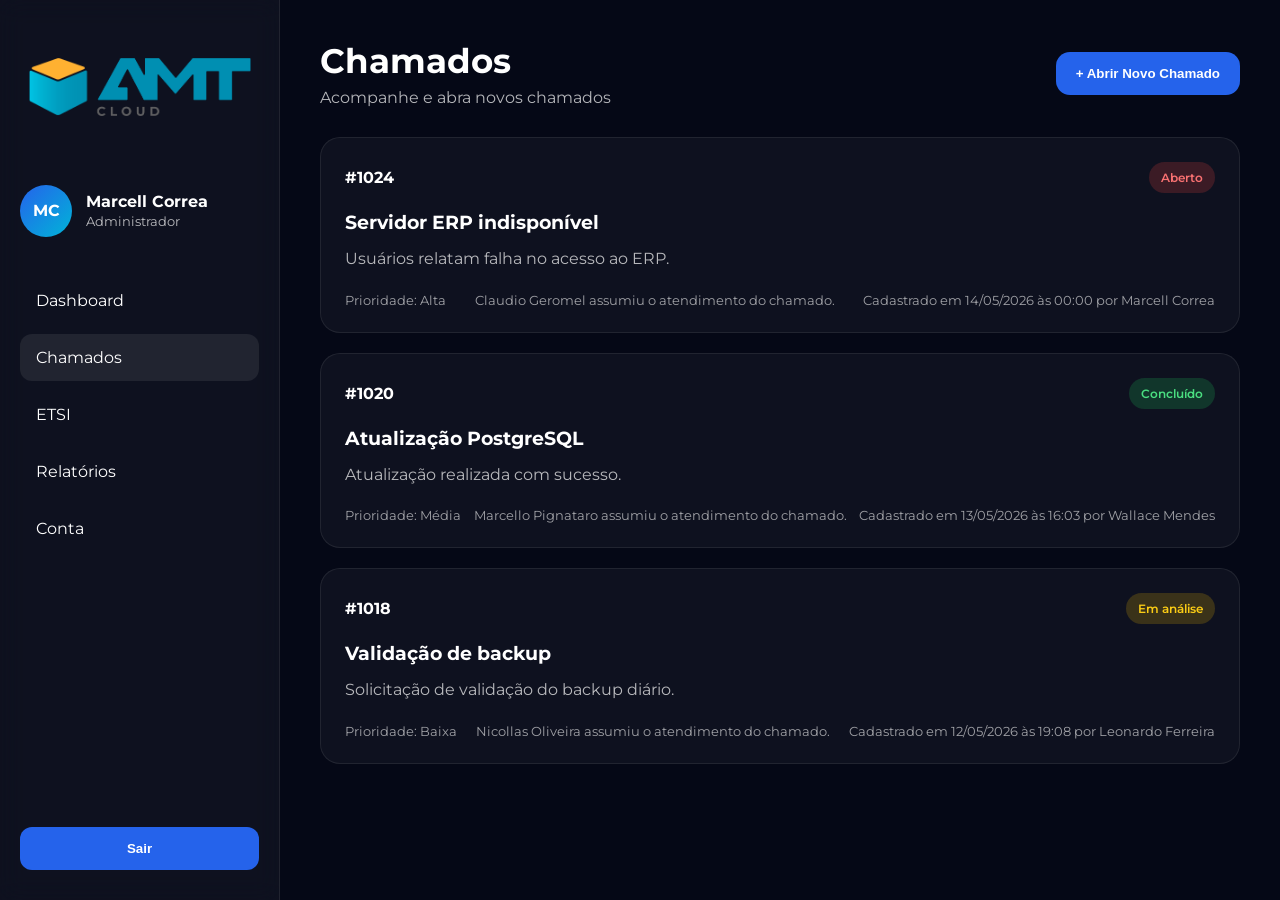
==== commit b9d5e960: "alterado chamados, conta, dashboard e etsi" ====
--- a/chamados.html
+++ b/chamados.html
@@ -134,7 +134,7 @@
           <div class="avatar">MC</div>
 
           <div>
-            <h3>Marcell</h3>
+            <h3>Marcell Correa</h3>
             <span>Administrador</span>
           </div>
         </div>
@@ -144,7 +144,7 @@
         <a href="chamados.html" class="active">Chamados</a>
         <a href="etsi.html">ETSI</a>
         <a href="#">Relatórios</a>
-        <a href="#">Conta</a>
+        <a href="conta.html">Conta</a>
       </nav>
       </div>
 
@@ -309,19 +309,14 @@
 
     <div class="history-item">
 
-      <div class="history-icon blue">
-        ✓
-      </div>
-
       <div class="history-content">
 
         <div class="history-top">
           <strong>Chamado assumido</strong>
           <span>14/05/2026 às 00:10</span>
         </div>
-
         <p>
-          Claudio Geromel assumiu o atendimento do chamado.
+          Marcello Pignataro assumiu o atendimento do chamado.
         </p>
 
       </div>
@@ -329,10 +324,6 @@
     </div>
 
     <div class="history-item">
-
-      <div class="history-icon yellow">
-        ⚙
-      </div>
 
       <div class="history-content">
 
@@ -351,10 +342,6 @@
 
     <div class="history-item">
 
-      <div class="history-icon green">
-        ✔
-      </div>
-
       <div class="history-content">
 
         <div class="history-top">
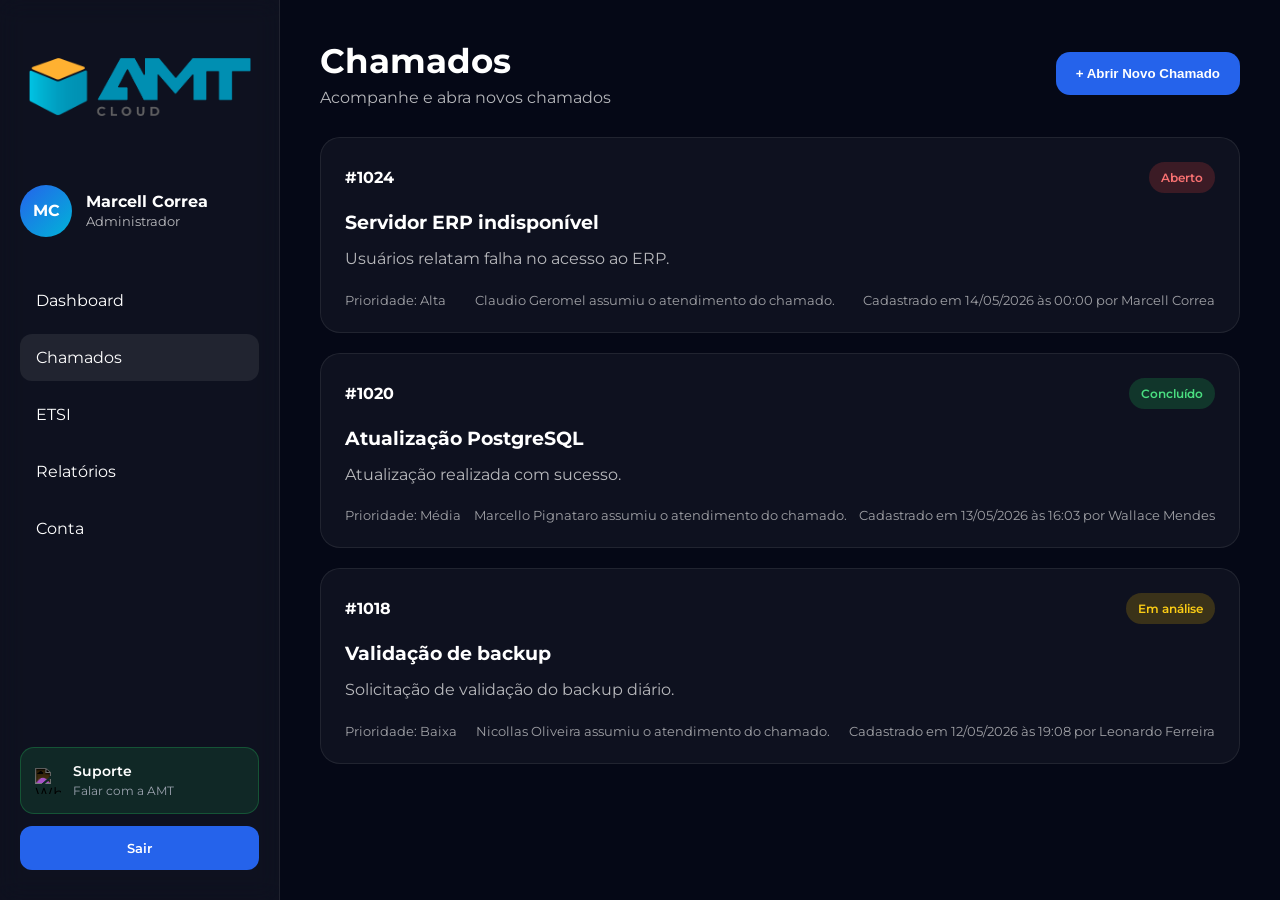
==== commit b639febe: "adicionado icone whatsapp e alteracoes em algumas paginas" ====
--- a/chamados.html
+++ b/chamados.html
@@ -125,34 +125,56 @@
   <div class="layout">
 
     <!-- SIDEBAR -->
-    <aside class="sidebar">
+<aside class="sidebar">
+
+  <div>
+    <div class="logo">
+      <img src="img/amt-cloud.png" alt="AMT Cloud">
+    </div>
+
+    <div class="user-box">
+      <div class="avatar">MC</div>
 
       <div>
-        <img src="img/amt-cloud.png" class="logo">
-
-        <div class="user-box">
-          <div class="avatar">MC</div>
-
-          <div>
-            <h3>Marcell Correa</h3>
-            <span>Administrador</span>
-          </div>
-        </div>
-
-        <nav class="menu">
-        <a href="dashboard.html">Dashboard</a>
-        <a href="chamados.html" class="active">Chamados</a>
-        <a href="etsi.html">ETSI</a>
-        <a href="#">Relatórios</a>
-        <a href="conta.html">Conta</a>
-      </nav>
-      </div>
-
-      <div class="logout">
-        <button>Sair</button>
-      </div>
-
-    </aside>
+        <h3>Marcell Correa</h3>
+        <span>Administrador</span>
+      </div>
+    </div>
+
+    <nav class="menu">
+      <a href="dashboard.html">Dashboard</a>
+      <a href="chamados.html" class="active">Chamados</a>
+      <a href="etsi.html">ETSI</a>
+      <a href="relatorios.html">Relatórios</a>
+      <a href="conta.html">Conta</a>
+    </nav>
+  </div>
+
+  <div class="sidebar-bottom">
+
+    <a 
+      href="https://wa.me/5521999999999"
+      target="_blank"
+      class="whatsapp-support"
+    >
+      <img 
+        src="https://cdn.jsdelivr.net/gh/simple-icons/simple-icons/icons/whatsapp.svg"
+        alt="WhatsApp"
+      >
+
+      <div>
+        <span>Suporte</span>
+        <small>Falar com a AMT</small>
+      </div>
+    </a>
+
+    <div class="logout">
+      <button>Sair</button>
+    </div>
+
+  </div>
+
+</aside>
 
     <!-- CONTEÚDO -->
     <main class="content">
--- a/chamados.css
+++ b/chamados.css
@@ -40,13 +40,15 @@
 }
 
 .logo {
-   display: flex;
-   align-items: center;
-   justify-content: center; /* centraliza horizontalmente */
-   padding: 20px 0;
-   width: 240px;
-   margin-bottom: 40px;
-}
+  display: flex;
+  align-items: center;
+  justify-content: center;
+  padding: 20px 0;
+  width: 240px;
+  margin-bottom: 40px;
+}
+
+.logo img { width: 100%; }
 
 .user-box {
   display: flex;
@@ -108,26 +110,18 @@
 
 .logout button {
   width: 100%;
-
   border: none;
-
   background: #2563eb;
   color: white;
-
   padding: 14px;
-
   border-radius: 12px;
-
-  cursor: pointer;
-
+  cursor: pointer;
   font-weight: 600;
-
   transition: 0.2s;
-}
-
-.logout button:hover {
-  background: #1d4ed8;
-}
+  font-family: 'Montserrat', sans-serif;
+}
+
+.logout button:hover { background: #1d4ed8; }
 
 
 /* CONTENT */
@@ -821,4 +815,71 @@
   opacity: 0.75;
   line-height: 1.6;
   font-size: 14px;
+}
+
+/* SIDEBAR */
+.sidebar {
+  width: 280px;
+  background: rgba(255,255,255,0.04);
+  border-right: 1px solid rgba(255,255,255,0.08);
+  backdrop-filter: blur(12px);
+
+  display: flex;
+  flex-direction: column;
+
+  padding: 30px 20px;
+
+  position: sticky;
+  top: 0;
+  height: 100vh;
+}
+
+.sidebar-bottom {
+  margin-top: auto;
+
+  display: flex;
+  flex-direction: column;
+
+  gap: 12px;
+}
+
+.whatsapp-support {
+  display: flex;
+  align-items: center;
+  gap: 12px;
+
+  width: 100%;
+  padding: 14px;
+
+  border-radius: 14px;
+
+  background: rgba(37, 211, 102, 0.12);
+  border: 1px solid rgba(37, 211, 102, 0.25);
+
+  text-decoration: none;
+  color: #fff;
+
+  transition: 0.2s ease;
+}
+
+.whatsapp-support:hover {
+  background: rgba(37, 211, 102, 0.2);
+  transform: translateY(-2px);
+}
+
+.whatsapp-support img {
+  width: 26px;
+  height: 26px;
+  filter: invert(1);
+}
+
+.whatsapp-support span {
+  display: block;
+  font-weight: 600;
+  font-size: 14px;
+}
+
+.whatsapp-support small {
+  color: #9ca3af;
+  font-size: 12px;
 }
